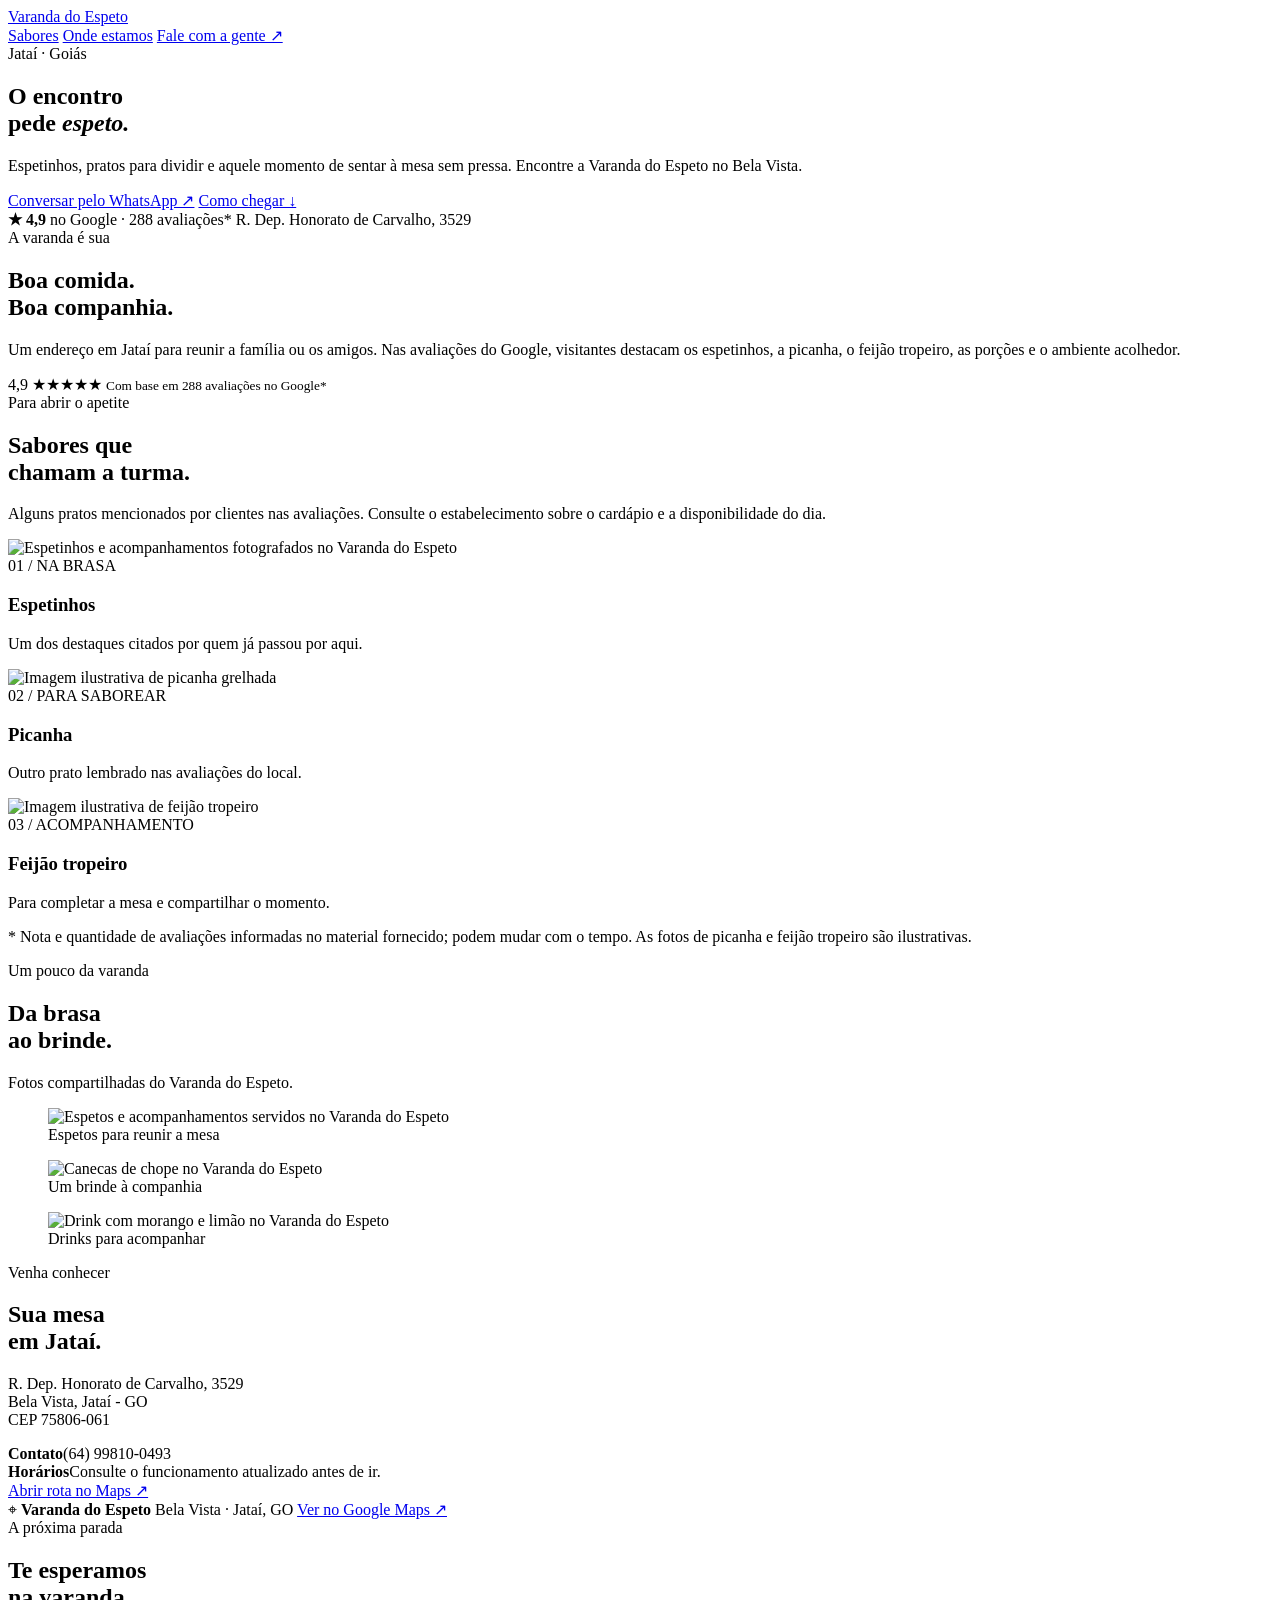
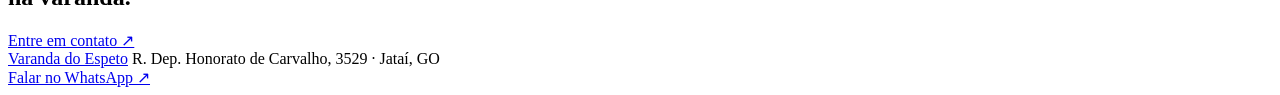
==== index.html @ 1dc0b82b "Add files via upload" ====
<!doctype html>
<html lang="pt-BR">
<head>
  <meta charset="utf-8">
  <meta name="viewport" content="width=device-width, initial-scale=1">
  <meta name="theme-color" content="#17130e">
  <meta name="description" content="Varanda do Espeto em Jataí: espetinhos, pratos para compartilhar e um lugar para reunir a turma. Veja a localização e entre em contato.">
  <title>Varanda do Espeto | Jataí, GO</title>
  <link rel="preconnect" href="https://fonts.googleapis.com">
  <link rel="preconnect" href="https://fonts.gstatic.com" crossorigin>
  <link href="https://fonts.googleapis.com/css2?family=DM+Sans:wght@400;500;600;700&family=Oswald:wght@400;500;600;700&display=swap" rel="stylesheet">
  <link rel="stylesheet" href="css/styles.css">
  <script src="js/main.js" defer></script>
</head>
<body>
  <header class="top">
    <nav class="nav wrap" aria-label="Navegação principal">
      <a class="brand" href="#inicio" aria-label="Varanda do Espeto, início">Varanda do Espeto</a>
      <div class="links">
        <a href="#sabores">Sabores</a>
        <a href="#visite">Onde estamos</a>
        <a class="pill" href="https://wa.me/556499810493" target="_blank" rel="noopener noreferrer">Fale com a gente ↗</a>
      </div>
    </nav>
  </header>

  <main>
    <section class="hero" id="inicio">
      <div class="wrap hero-inner">
        <span class="eyebrow">Jataí · Goiás</span>
        <h1>O encontro<br>pede <em>espeto.</em></h1>
        <p>Espetinhos, pratos para dividir e aquele momento de sentar à mesa sem pressa. Encontre a Varanda do Espeto no Bela Vista.</p>
        <div class="actions">
          <a class="pill" href="https://wa.me/556499810493" target="_blank" rel="noopener noreferrer">Conversar pelo WhatsApp ↗</a>
          <a class="pill outline" href="#visite">Como chegar ↓</a>
        </div>
        <div class="hero-foot">
          <span><b>★ 4,9</b> no Google · 288 avaliações*</span>
          <span>R. Dep. Honorato de Carvalho, 3529</span>
        </div>
      </div>
    </section>

    <section class="intro">
      <div class="wrap intro-grid">
        <div class="reveal">
          <span class="eyebrow">A varanda é sua</span>
          <h2>Boa comida.<br>Boa companhia.</h2>
          <p class="intro-copy">Um endereço em Jataí para reunir a família ou os amigos. Nas avaliações do Google, visitantes destacam os espetinhos, a picanha, o feijão tropeiro, as porções e o ambiente acolhedor.</p>
        </div>
        <div class="rating-box reveal">
          <span class="number">4,9</span>
          <span class="stars" aria-label="Avaliação 4,9 de 5">★★★★★</span>
          <small>Com base em 288 avaliações no Google*</small>
        </div>
      </div>
    </section>

    <section class="menu" id="sabores">
      <div class="wrap">
        <div class="section-head reveal">
          <div>
            <span class="eyebrow">Para abrir o apetite</span>
            <h2>Sabores que<br>chamam a turma.</h2>
          </div>
          <p class="menu-note">Alguns pratos mencionados por clientes nas avaliações. Consulte o estabelecimento sobre o cardápio e a disponibilidade do dia.</p>
        </div>
        <div class="plates">
          <article class="plate reveal">
            <img src="assets/images/fotos/espetinhos.png" alt="Espetinhos e acompanhamentos fotografados no Varanda do Espeto" loading="lazy">
            <div class="plate-copy">
              <span>01 / NA BRASA</span>
              <h3>Espetinhos</h3>
              <p>Um dos destaques citados por quem já passou por aqui.</p>
            </div>
          </article>
          <article class="plate reveal">
            <img src="assets/images/ilustracoes/picanha.png" alt="Imagem ilustrativa de picanha grelhada" loading="lazy">
            <div class="plate-copy">
              <span>02 / PARA SABOREAR</span>
              <h3>Picanha</h3>
              <p>Outro prato lembrado nas avaliações do local.</p>
            </div>
          </article>
          <article class="plate reveal">
            <img src="assets/images/ilustracoes/feijao-tropeiro.png" alt="Imagem ilustrativa de feijão tropeiro" loading="lazy">
            <div class="plate-copy">
              <span>03 / ACOMPANHAMENTO</span>
              <h3>Feijão tropeiro</h3>
              <p>Para completar a mesa e compartilhar o momento.</p>
            </div>
          </article>
        </div>
        <p class="menu-disclaimer">* Nota e quantidade de avaliações informadas no material fornecido; podem mudar com o tempo. As fotos de picanha e feijão tropeiro são ilustrativas.</p>
      </div>
    </section>

    <section class="gallery" id="galeria">
      <div class="wrap">
        <div class="section-head reveal">
          <div>
            <span class="eyebrow">Um pouco da varanda</span>
            <h2>Da brasa<br>ao brinde.</h2>
          </div>
          <p class="gallery-note">Fotos compartilhadas do Varanda do Espeto.</p>
        </div>
        <div class="gallery-grid">
          <figure class="gallery-main reveal">
            <img src="assets/images/fotos/espetinhos.png" alt="Espetos e acompanhamentos servidos no Varanda do Espeto" loading="lazy">
            <figcaption>Espetos para reunir a mesa</figcaption>
          </figure>
          <figure class="reveal">
            <img src="assets/images/fotos/chope.png" alt="Canecas de chope no Varanda do Espeto" loading="lazy">
            <figcaption>Um brinde à companhia</figcaption>
          </figure>
          <figure class="reveal">
            <img src="assets/images/fotos/drink.png" alt="Drink com morango e limão no Varanda do Espeto" loading="lazy">
            <figcaption>Drinks para acompanhar</figcaption>
          </figure>
        </div>
      </div>
    </section>

    <section class="visit" id="visite">
      <div class="wrap visit-grid">
        <div class="reveal">
          <span class="eyebrow">Venha conhecer</span>
          <h2>Sua mesa<br>em Jataí.</h2>
          <p class="address">R. Dep. Honorato de Carvalho, 3529<br>Bela Vista, Jataí - GO<br>CEP 75806-061</p>
          <div class="visit-meta"><b>Contato</b><span>(64) 99810-0493</span></div>
          <div class="visit-meta"><b>Horários</b><span>Consulte o funcionamento atualizado antes de ir.</span></div>
          <div class="actions">
            <a class="pill" href="https://www.google.com/maps/search/?api=1&amp;query=Varanda%20do%20Espeto%2C%20R.%20Dep.%20Honorato%20de%20Carvalho%2C%203529%2C%20Jata%C3%AD%20GO" target="_blank" rel="noopener noreferrer">Abrir rota no Maps ↗</a>
          </div>
        </div>
        <div class="map reveal" role="img" aria-label="Ilustração de localização; use o botão para abrir a rota real no Google Maps">
          <div class="map-card">
            <span class="pin" aria-hidden="true">⌖</span>
            <strong>Varanda do Espeto</strong>
            <span>Bela Vista · Jataí, GO</span>
            <a href="https://www.google.com/maps/search/?api=1&amp;query=Varanda%20do%20Espeto%2C%20R.%20Dep.%20Honorato%20de%20Carvalho%2C%203529%2C%20Jata%C3%AD%20GO" target="_blank" rel="noopener noreferrer">Ver no Google Maps ↗</a>
          </div>
        </div>
      </div>
    </section>

    <section class="closing">
      <div class="wrap closing-inner reveal">
        <div>
          <span class="eyebrow closing-eyebrow">A próxima parada</span>
          <h2>Te esperamos<br>na varanda.</h2>
        </div>
        <a class="pill" href="https://wa.me/556499810493" target="_blank" rel="noopener noreferrer">Entre em contato ↗</a>
      </div>
    </section>
  </main>

  <footer>
    <div class="wrap">
      <a class="brand" href="#inicio">Varanda do Espeto</a>
      <span>R. Dep. Honorato de Carvalho, 3529 · Jataí, GO</span>
    </div>
  </footer>
  <a class="mobile-cta" href="https://wa.me/556499810493" target="_blank" rel="noopener noreferrer">Falar no WhatsApp ↗</a>
</body>
</html>
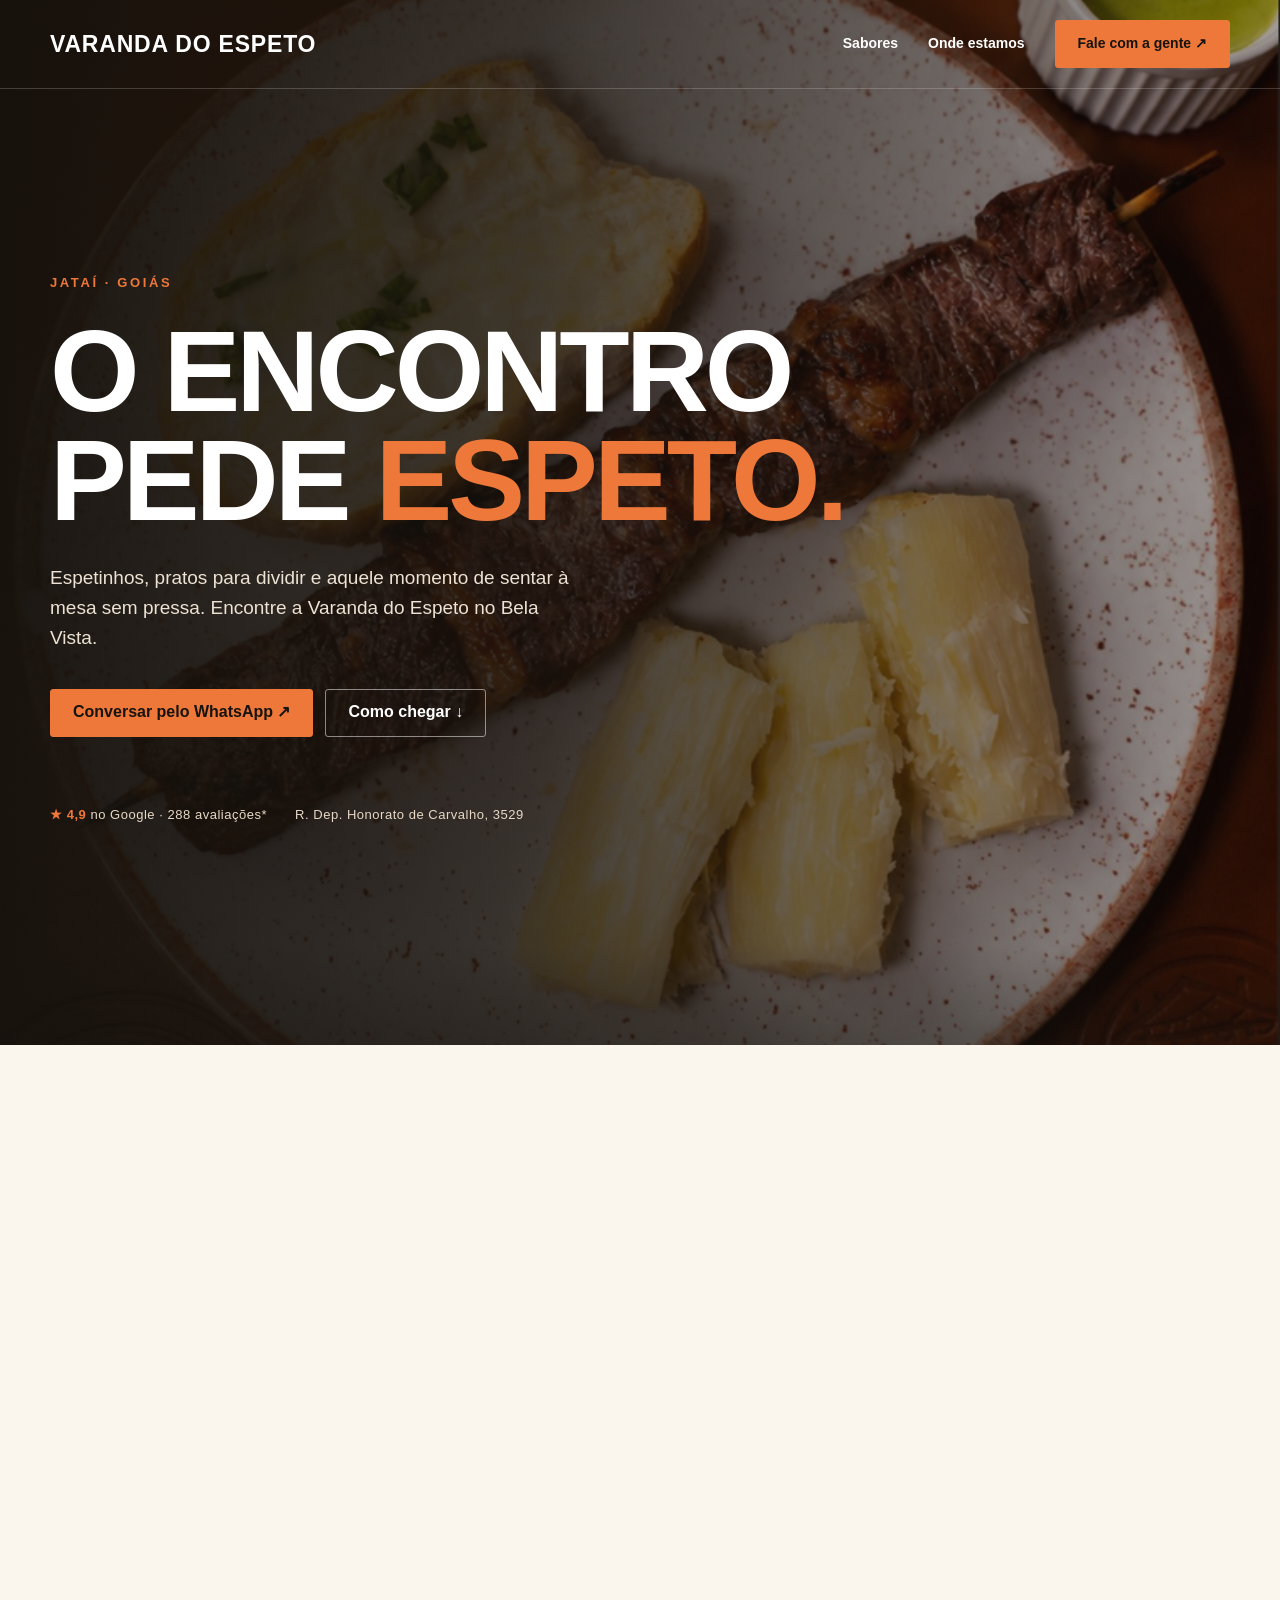
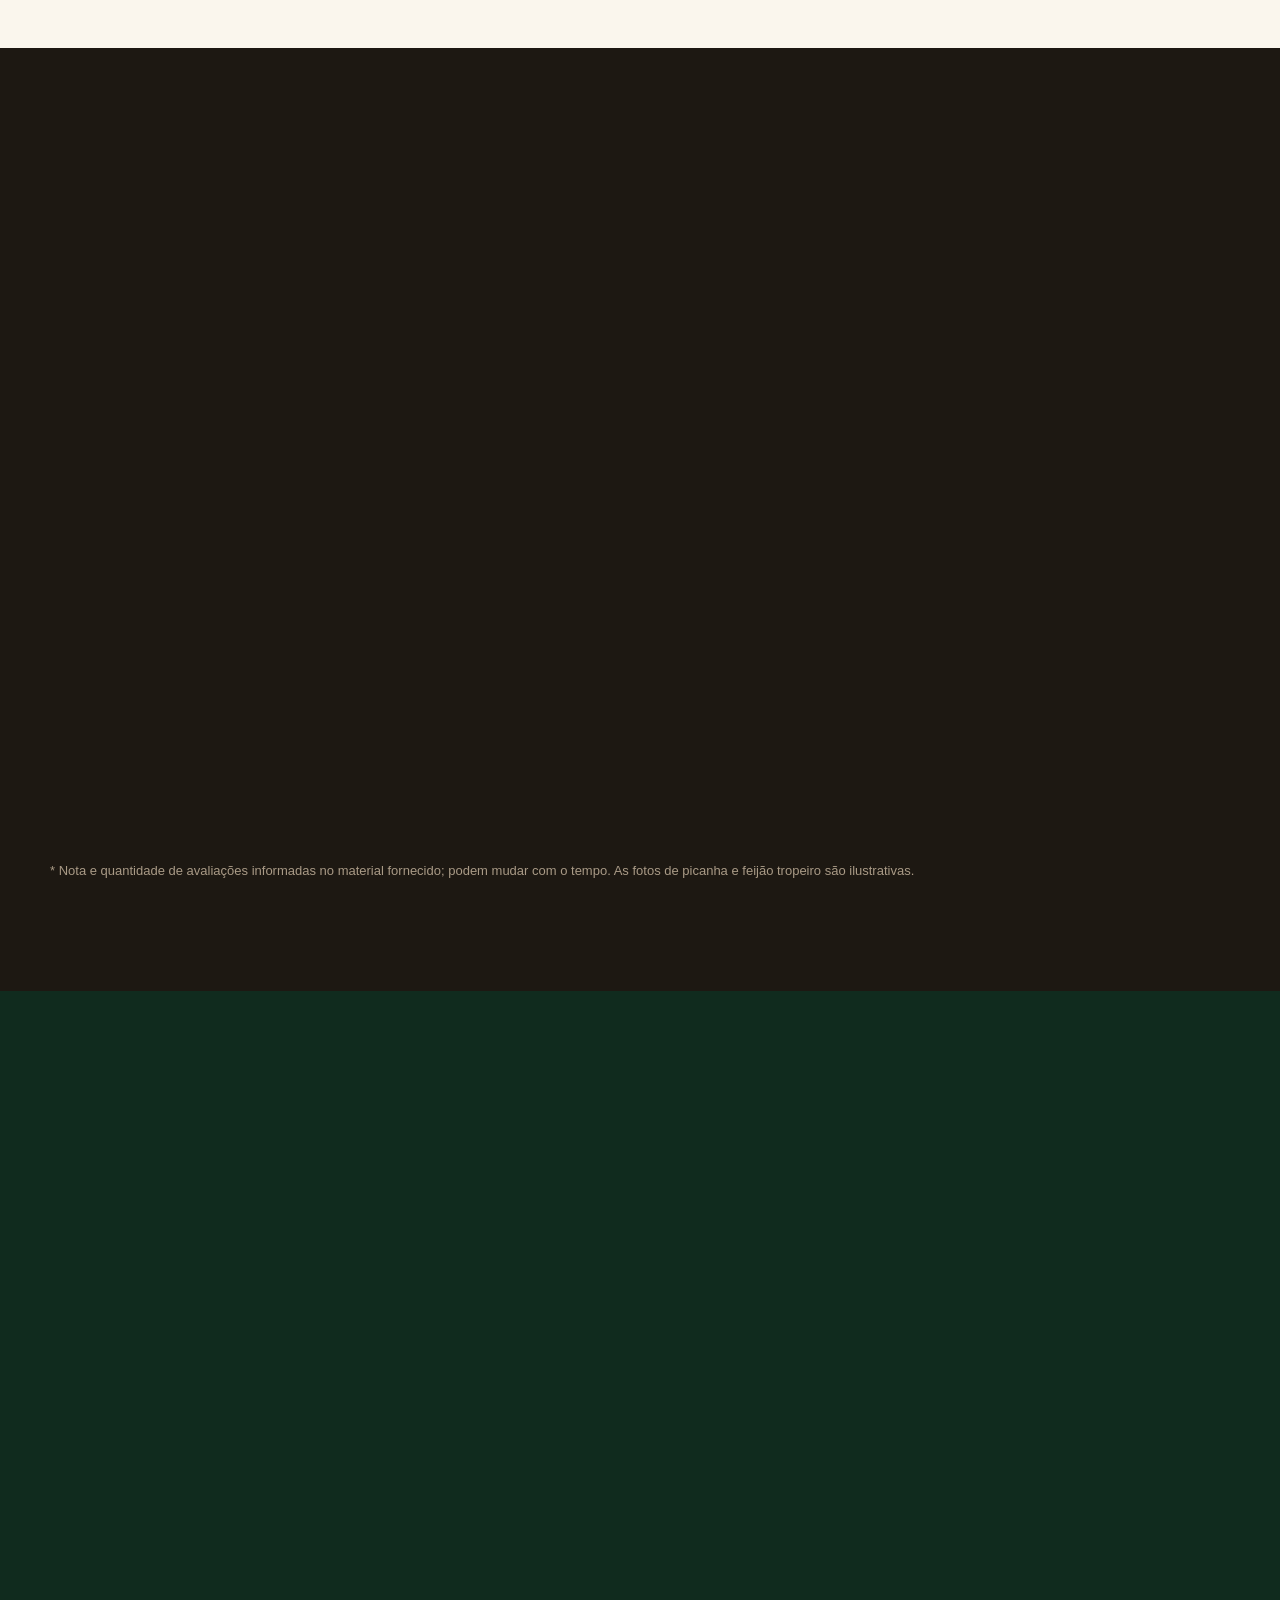
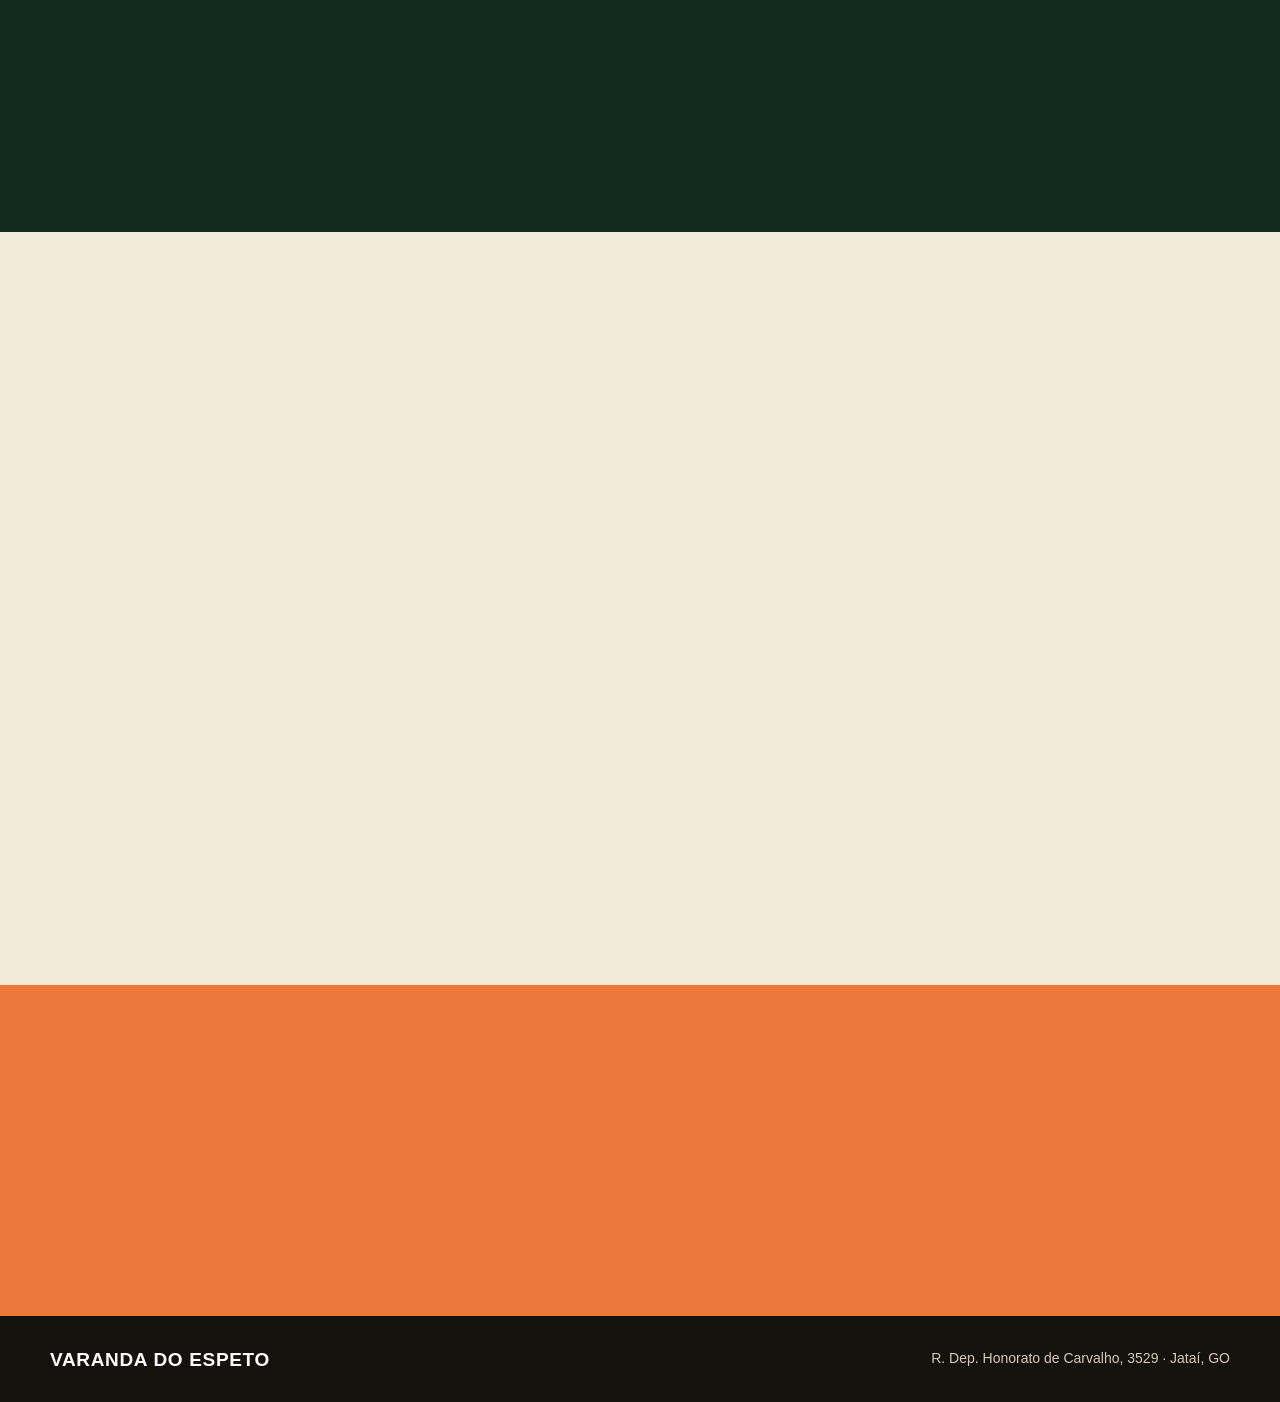
==== commit 24900b7d: "Add files via upload" ====
--- a/index.html
+++ b/index.html
@@ -9,8 +9,726 @@
   <link rel="preconnect" href="https://fonts.googleapis.com">
   <link rel="preconnect" href="https://fonts.gstatic.com" crossorigin>
   <link href="https://fonts.googleapis.com/css2?family=DM+Sans:wght@400;500;600;700&family=Oswald:wght@400;500;600;700&display=swap" rel="stylesheet">
-  <link rel="stylesheet" href="css/styles.css">
-  <script src="js/main.js" defer></script>
+  <style>
+:root {
+  --ink: #17130e;
+  --cream: #f2ebdc;
+  --paper: #faf6ed;
+  --orange: #ee7839;
+  --gold: #d9a553;
+  --line: #d7c8af;
+}
+
+* {
+  box-sizing: border-box;
+}
+
+html {
+  scroll-behavior: smooth;
+}
+
+body {
+  margin: 0;
+  background: var(--paper);
+  color: var(--ink);
+  font: 16px/1.55 'DM Sans',sans-serif;
+}
+
+a {
+  color: inherit;
+  text-decoration: none;
+}
+
+button {
+  font: inherit;
+}
+
+img {
+  max-width: 100%;
+  display: block;
+}
+
+.wrap {
+  width: min(1180px,calc(100% - 40px));
+  margin: auto;
+}
+
+.top {
+  position: absolute;
+  z-index: 5;
+  top: 0;
+  left: 0;
+  right: 0;
+  color: white;
+  border-bottom: 1px solid #ffffff30;
+}
+
+.nav {
+  height: 88px;
+  display: flex;
+  align-items: center;
+  justify-content: space-between;
+  gap: 24px;
+}
+
+.brand {
+  display: flex;
+  align-items: center;
+  gap: 11px;
+  font: 600 23px/1 'Oswald',sans-serif;
+  letter-spacing: .035em;
+  text-transform: uppercase;
+}
+
+.links {
+  display: flex;
+  align-items: center;
+  gap: 30px;
+  font-size: 14px;
+  font-weight: 700;
+}
+
+.links a:hover,.textlink:hover {
+  color: var(--orange);
+}
+
+.pill {
+  display: inline-flex;
+  align-items: center;
+  justify-content: center;
+  gap: 9px;
+  border: 1px solid var(--orange);
+  background: var(--orange);
+  color: var(--ink);
+  min-height: 48px;
+  padding: 10px 22px;
+  border-radius: 3px;
+  font-weight: 700;
+  transition: transform .2s,background .2s;
+}
+
+.pill:hover {
+  transform: translateY(-3px);
+  background: #ffa268;
+}
+
+.pill.outline {
+  background: transparent;
+  color: white;
+  border-color: #ffffff80;
+}
+
+.pill.outline:hover {
+  border-color: var(--orange);
+  background: #ee78391c;
+}
+
+.hero {
+  min-height: 740px;
+  display: flex;
+  align-items: center;
+  position: relative;
+  overflow: hidden;
+  background: #241a12;
+  color: #fff;
+}
+
+.hero:before {
+  content: "";
+  position: absolute;
+  inset: 0;
+  background: linear-gradient(90deg,#15110cf7 0%,#15110ccf 42%,#15110c50 100%),url("[data-uri]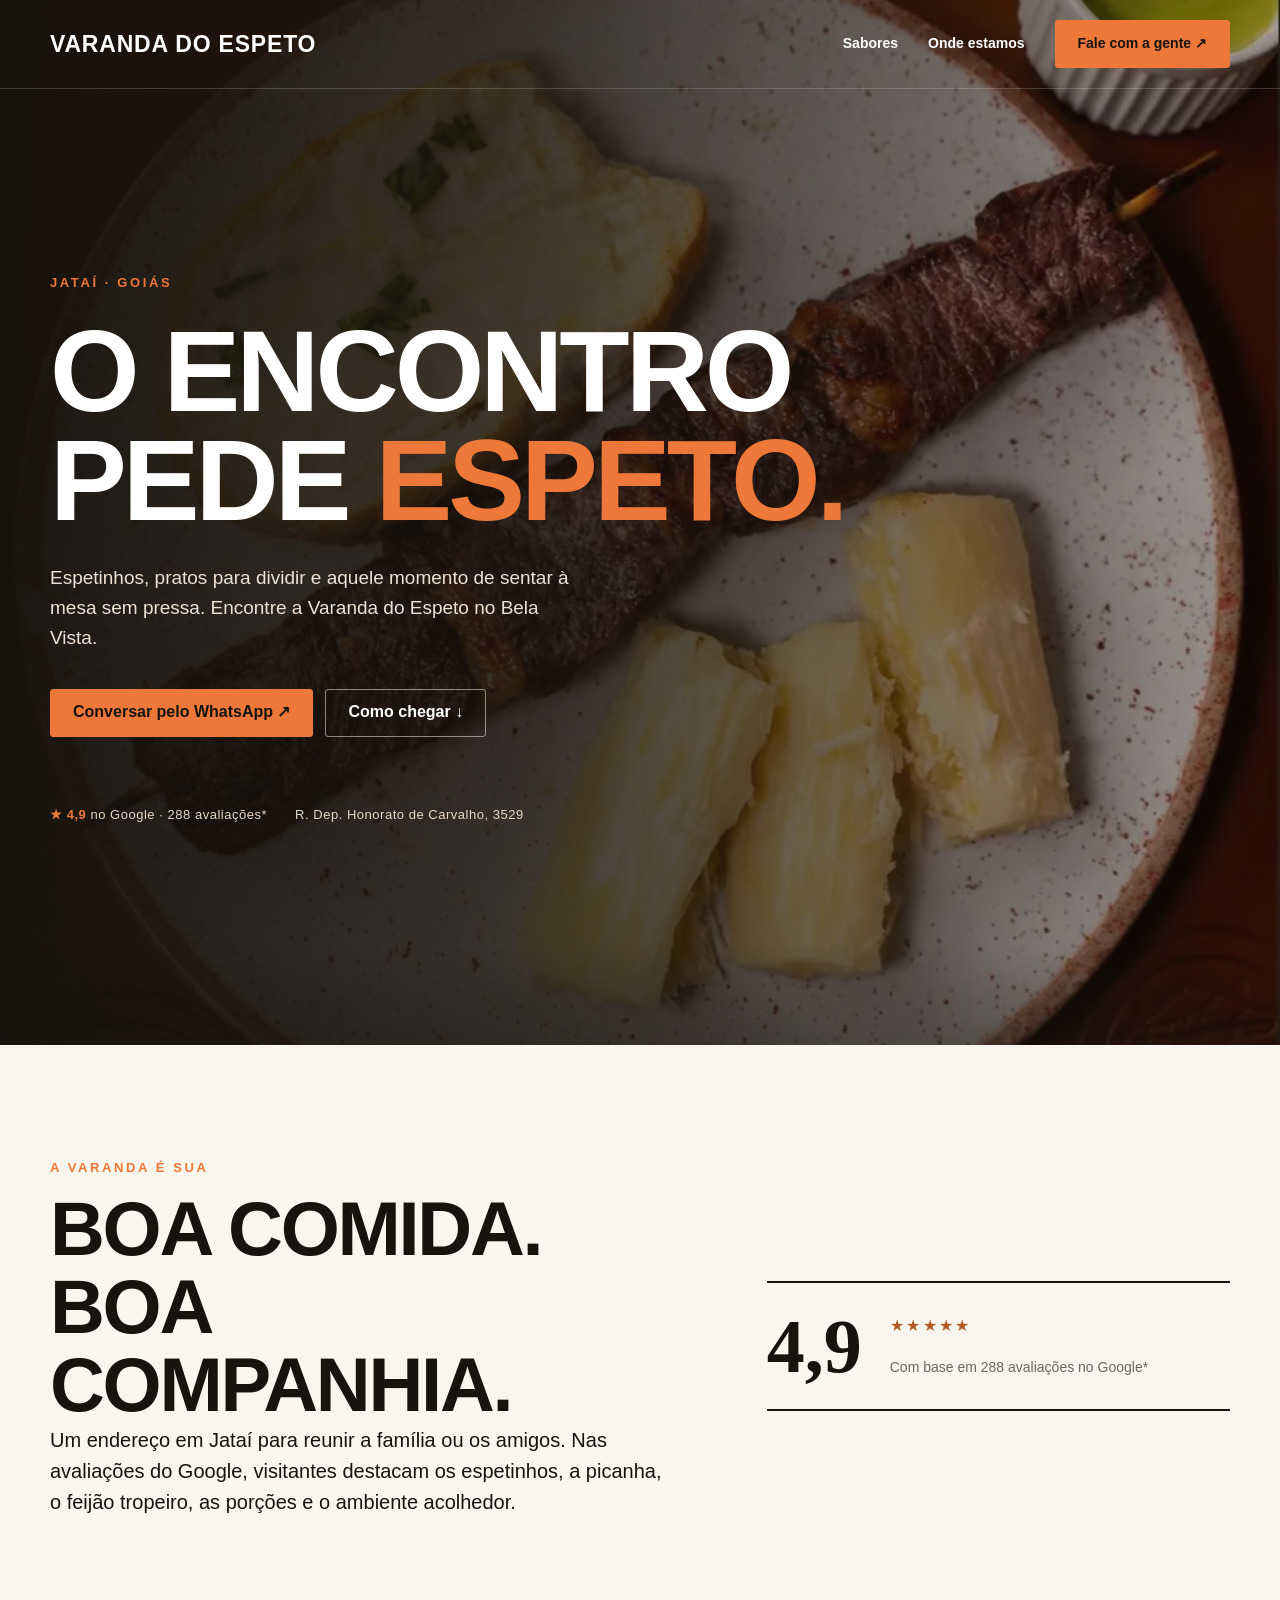
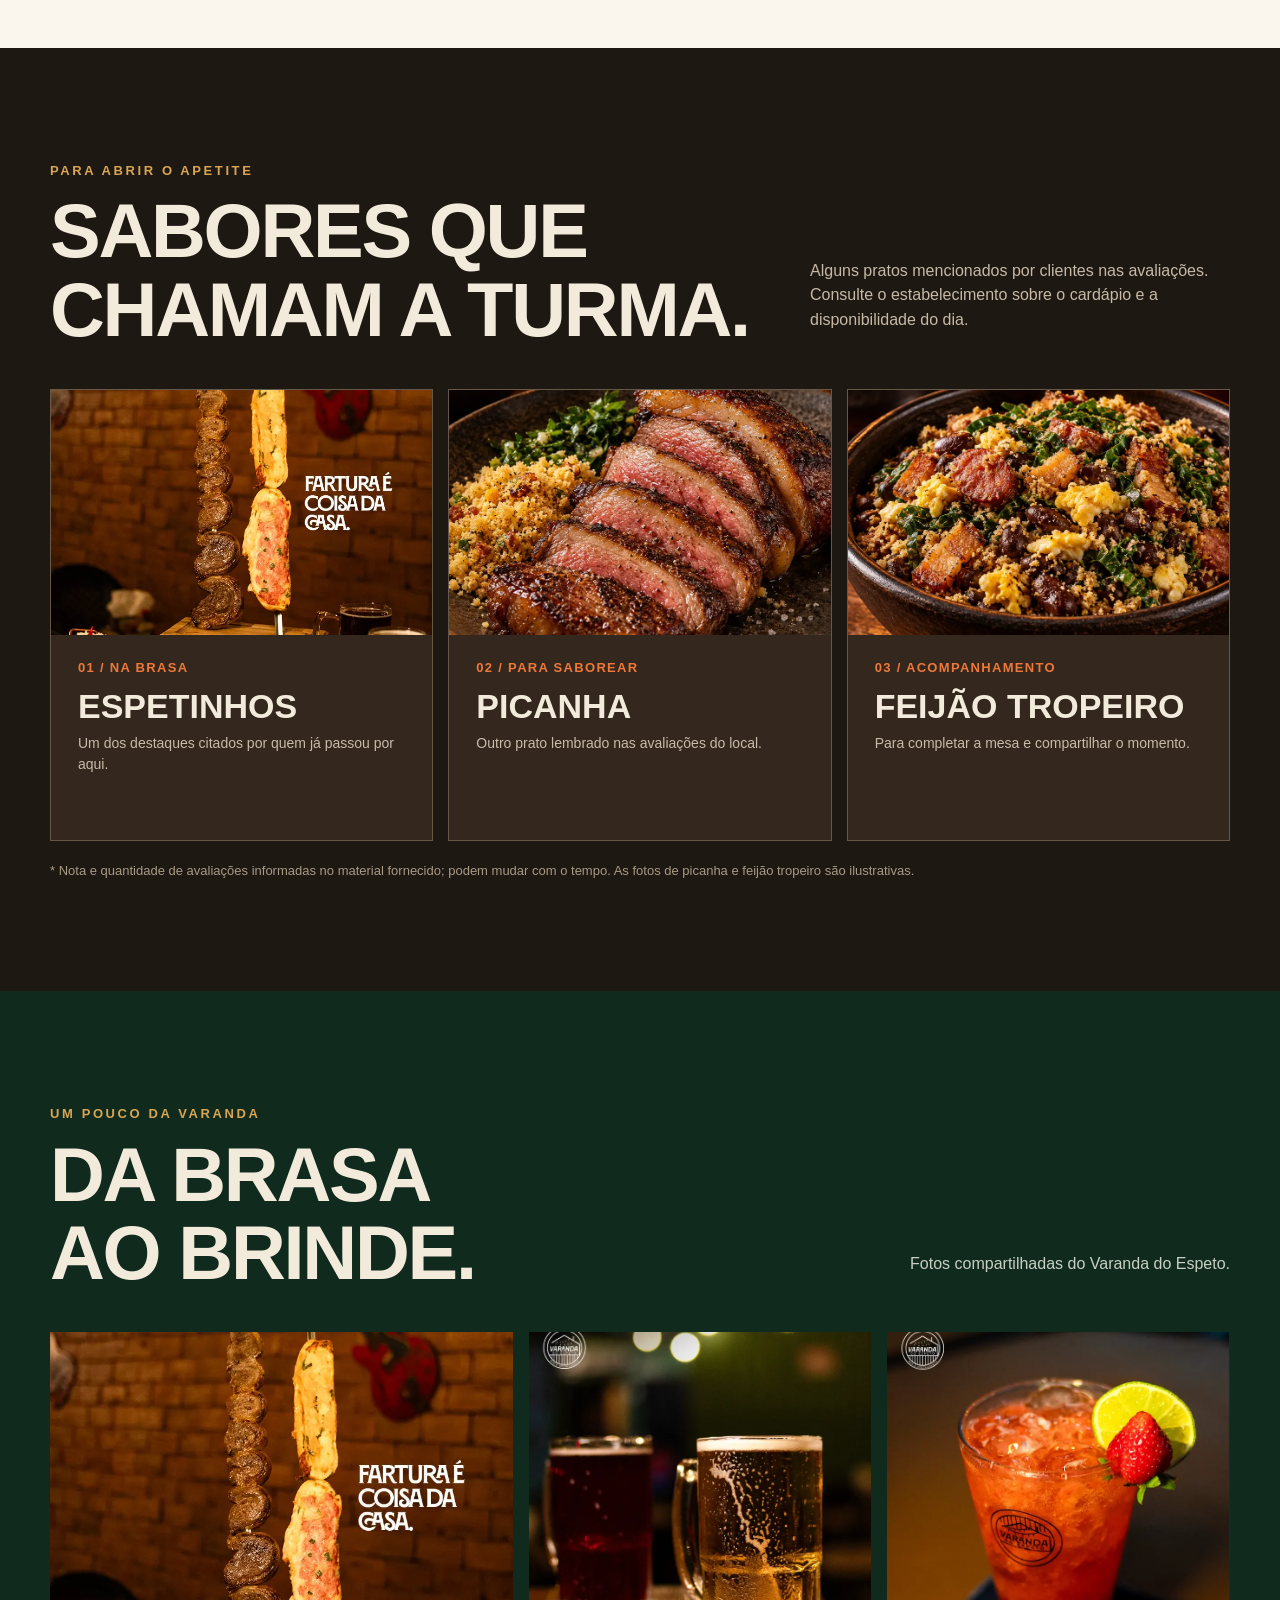
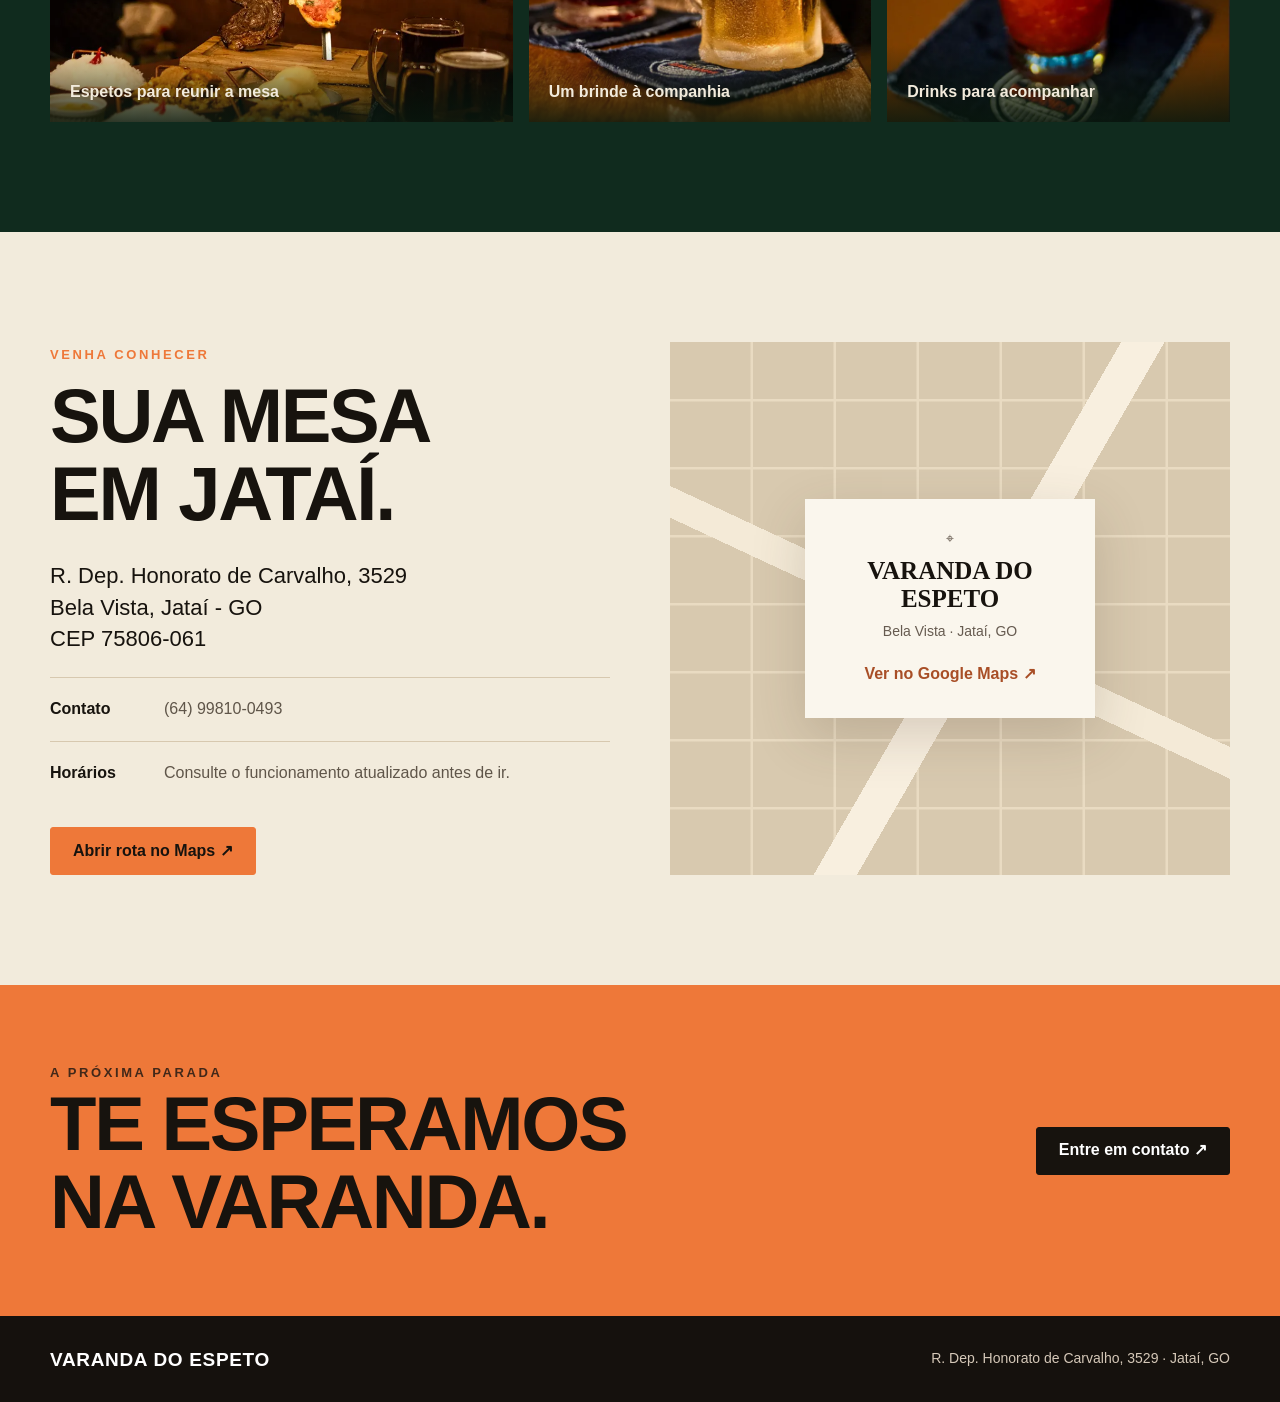
==== commit 1c038e6f: "Add files via upload" ====
--- a/index.html
+++ b/index.html
@@ -137,7 +137,7 @@
   content: "";
   position: absolute;
   inset: 0;
-  background: linear-gradient(90deg,#15110cf7 0%,#15110ccf 42%,#15110c50 100%),url("[data-uri]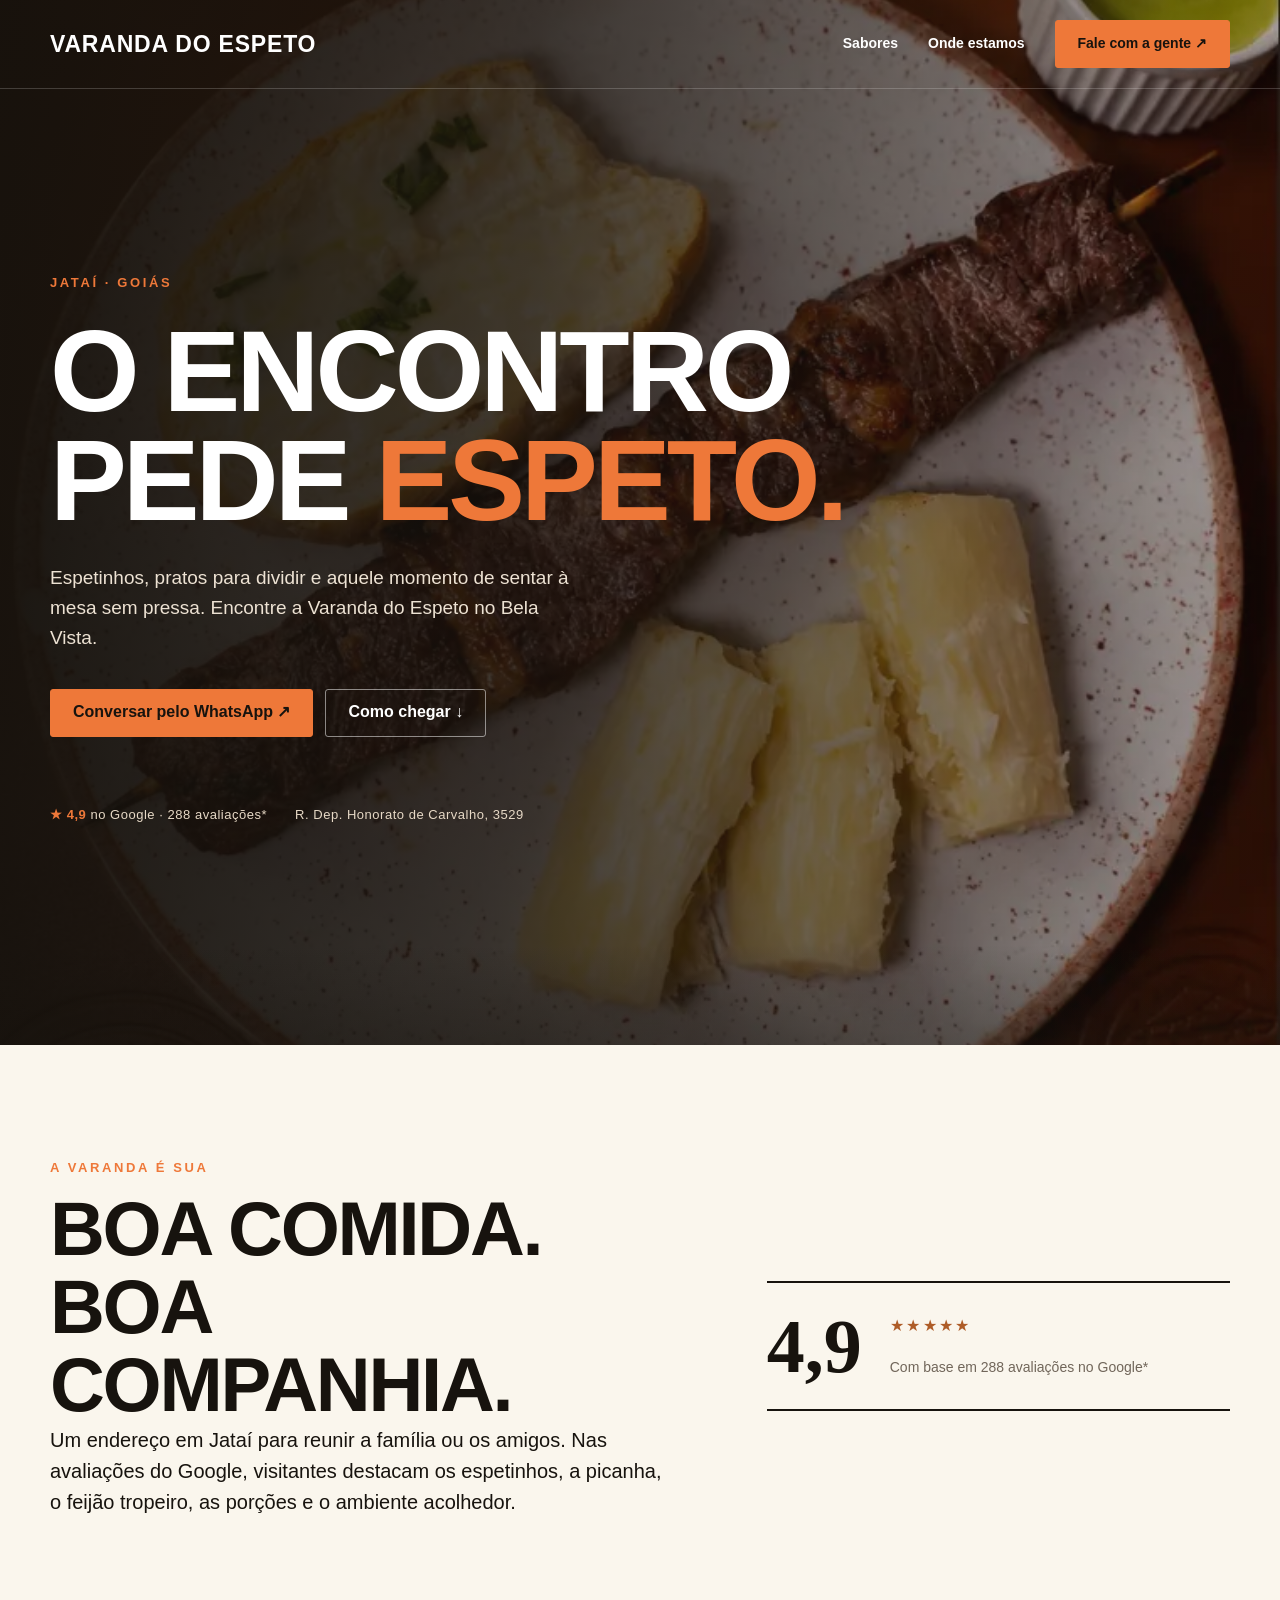
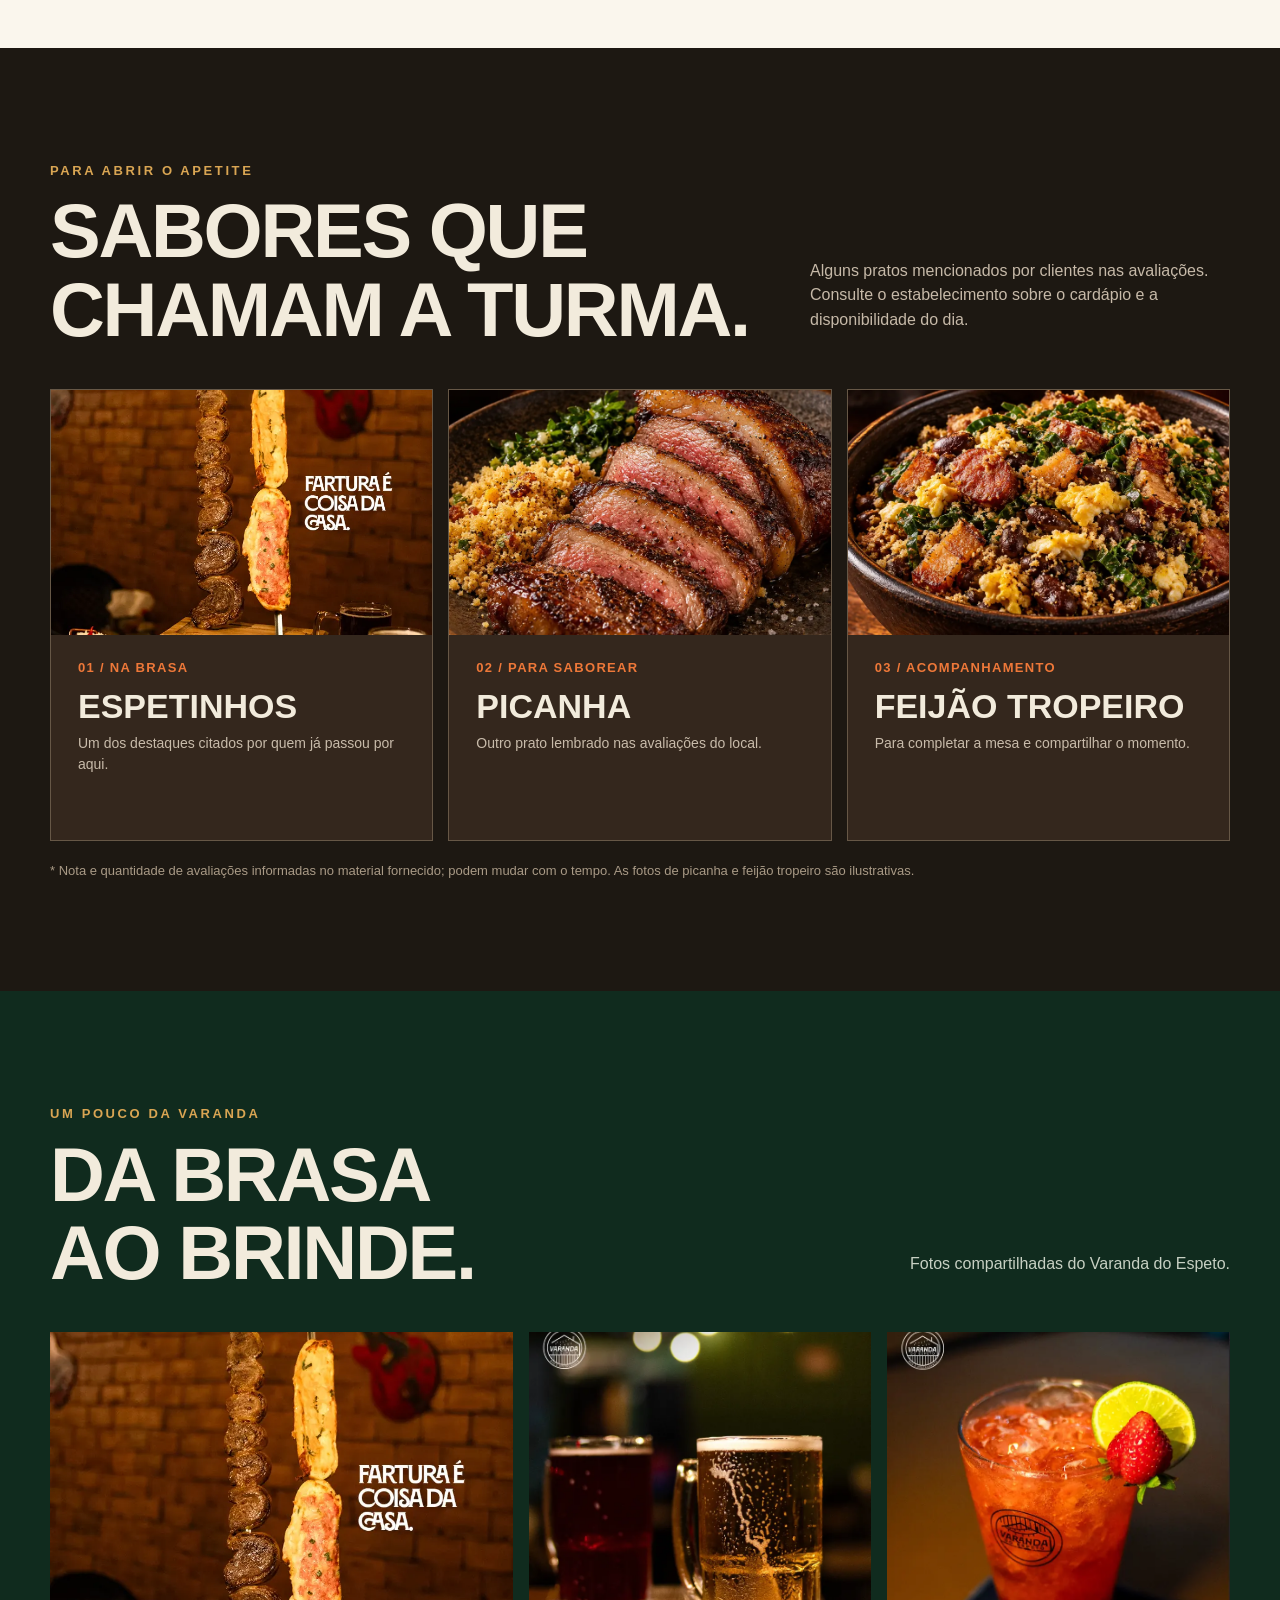
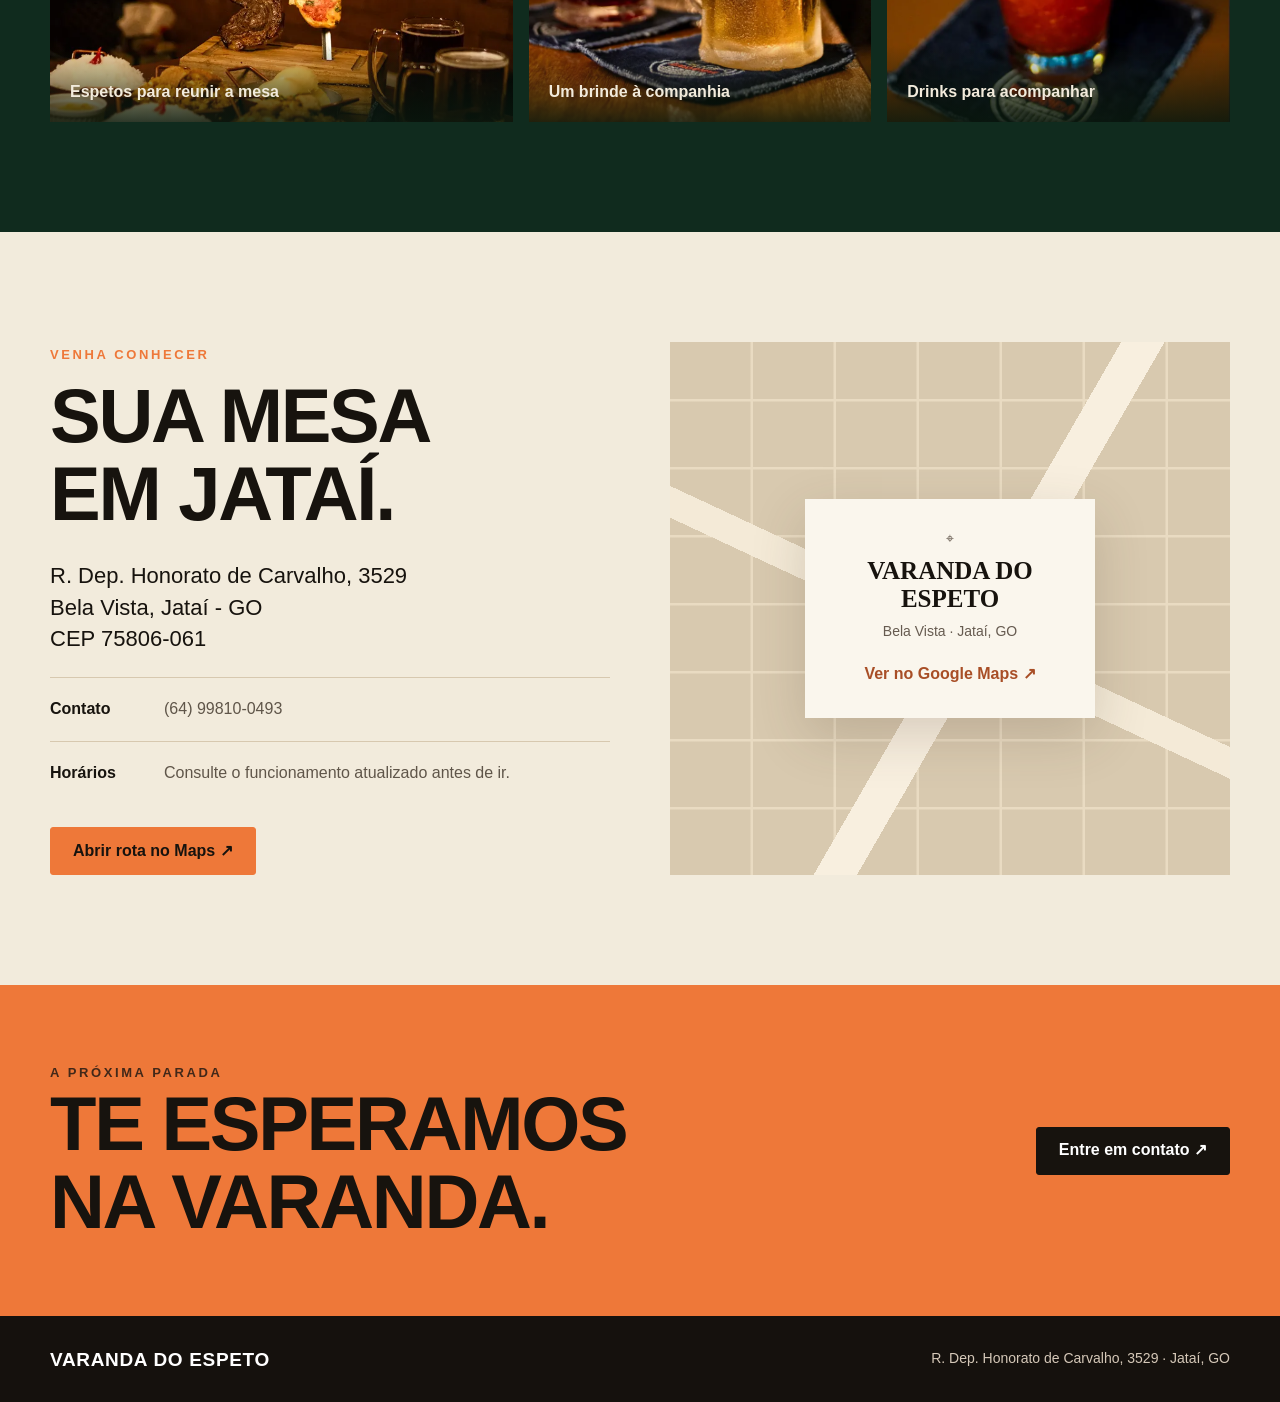
==== commit 64a4854f: "Add files via upload" ====
--- a/index.html
+++ b/index.html
@@ -9,718 +9,8 @@
   <link rel="preconnect" href="https://fonts.googleapis.com">
   <link rel="preconnect" href="https://fonts.gstatic.com" crossorigin>
   <link href="https://fonts.googleapis.com/css2?family=DM+Sans:wght@400;500;600;700&family=Oswald:wght@400;500;600;700&display=swap" rel="stylesheet">
-  <style>
-:root {
-  --ink: #17130e;
-  --cream: #f2ebdc;
-  --paper: #faf6ed;
-  --orange: #ee7839;
-  --gold: #d9a553;
-  --line: #d7c8af;
-}
-
-* {
-  box-sizing: border-box;
-}
-
-html {
-  scroll-behavior: smooth;
-}
-
-body {
-  margin: 0;
-  background: var(--paper);
-  color: var(--ink);
-  font: 16px/1.55 'DM Sans',sans-serif;
-}
-
-a {
-  color: inherit;
-  text-decoration: none;
-}
-
-button {
-  font: inherit;
-}
-
-img {
-  max-width: 100%;
-  display: block;
-}
-
-.wrap {
-  width: min(1180px,calc(100% - 40px));
-  margin: auto;
-}
-
-.top {
-  position: absolute;
-  z-index: 5;
-  top: 0;
-  left: 0;
-  right: 0;
-  color: white;
-  border-bottom: 1px solid #ffffff30;
-}
-
-.nav {
-  height: 88px;
-  display: flex;
-  align-items: center;
-  justify-content: space-between;
-  gap: 24px;
-}
-
-.brand {
-  display: flex;
-  align-items: center;
-  gap: 11px;
-  font: 600 23px/1 'Oswald',sans-serif;
-  letter-spacing: .035em;
-  text-transform: uppercase;
-}
-
-.links {
-  display: flex;
-  align-items: center;
-  gap: 30px;
-  font-size: 14px;
-  font-weight: 700;
-}
-
-.links a:hover,.textlink:hover {
-  color: var(--orange);
-}
-
-.pill {
-  display: inline-flex;
-  align-items: center;
-  justify-content: center;
-  gap: 9px;
-  border: 1px solid var(--orange);
-  background: var(--orange);
-  color: var(--ink);
-  min-height: 48px;
-  padding: 10px 22px;
-  border-radius: 3px;
-  font-weight: 700;
-  transition: transform .2s,background .2s;
-}
-
-.pill:hover {
-  transform: translateY(-3px);
-  background: #ffa268;
-}
-
-.pill.outline {
-  background: transparent;
-  color: white;
-  border-color: #ffffff80;
-}
-
-.pill.outline:hover {
-  border-color: var(--orange);
-  background: #ee78391c;
-}
-
-.hero {
-  min-height: 740px;
-  display: flex;
-  align-items: center;
-  position: relative;
-  overflow: hidden;
-  background: #241a12;
-  color: #fff;
-}
-
-.hero:before {
-  content: "";
-  position: absolute;
-  inset: 0;
-  background: linear-gradient(90deg,#15110cf7 0%,#15110ccf 42%,#15110c50 100%),url("[data-uri]") 76% center/cover no-repeat;
-}
-
-.hero:after {
-  content: "";
-  position: absolute;
-  inset: auto 0 0;
-  height: 100px;
-  background: linear-gradient(transparent,#17130e55);
-}
-
-.hero-inner {
-  position: relative;
-  z-index: 1;
-  padding: 160px 0 110px;
-}
-
-.eyebrow {
-  font-size: 13px;
-  font-weight: 700;
-  letter-spacing: .2em;
-  text-transform: uppercase;
-  color: var(--orange);
-}
-
-h1,h2,h3,p {
-  margin-top: 0;
-}
-
-h1,h2,h3 {
-  font-family: Oswald,sans-serif;
-  text-transform: uppercase;
-}
-
-h1 {
-  font-size: clamp(64px,9vw,128px);
-  line-height: .95;
-  letter-spacing: -.035em;
-  max-width: 850px;
-  margin: 22px 0 27px;
-}
-
-h1 em {
-  font-style: normal;
-  color: var(--orange);
-}
-
-.hero p {
-  max-width: 530px;
-  color: #ede2d3;
-  font-size: 19px;
-  line-height: 1.6;
-}
-
-.actions {
-  display: flex;
-  flex-wrap: wrap;
-  gap: 12px;
-  margin-top: 35px;
-}
-
-.hero-foot {
-  display: flex;
-  gap: 28px;
-  margin-top: 68px;
-  font-size: 13px;
-  letter-spacing: .04em;
-  color: #e7d9c6;
-}
-
-.hero-foot b {
-  color: var(--orange);
-}
-
-section {
-  padding: 110px 0;
-}
-
-.section-head {
-  display: flex;
-  align-items: end;
-  justify-content: space-between;
-  gap: 30px;
-  margin-bottom: 40px;
-}
-
-h2 {
-  font-size: clamp(44px,6vw,76px);
-  line-height: 1.03;
-  letter-spacing: -.03em;
-  margin: 10px 0 0;
-}
-
-.intro {
-  background: var(--paper);
-}
-
-.intro-grid {
-  display: grid;
-  grid-template-columns: 1.15fr .85fr;
-  gap: 90px;
-  align-items: center;
-}
-
-.intro-copy {
-  font-size: 20px;
-  max-width: 640px;
-}
-
-.intro-copy strong {
-  color: #aa4f28;
-}
-
-.rating-box {
-  border-top: 2px solid var(--ink);
-  border-bottom: 2px solid var(--ink);
-  padding: 25px 0;
-  display: grid;
-  grid-template-columns: auto 1fr;
-  gap: 8px 28px;
-  align-items: center;
-}
-
-.rating-box .number {
-  grid-row: span 2;
-  font: 600 76px/1 Oswald;
-}
-
-.stars {
-  color: #ae5c27;
-  letter-spacing: .15em;
-}
-
-.rating-box small {
-  color: #71665a;
-  font-size: 14px;
-}
-
-.menu {
-  background: #1d1812;
-  color: var(--cream);
-}
-
-.menu .eyebrow {
-  color: var(--gold);
-}
-
-.menu-note {
-  color: #c6b9a8;
-  max-width: 420px;
-}
-
-.plates {
-  align-items: stretch;
-  display: grid;
-  grid-template-columns: repeat(3,1fr);
-  gap: 15px;
-}
-
-.plate {
-  border: 1px solid #665746;
-  position: relative;
-  display: flex;
-  flex-direction: column;
-  overflow: hidden;
-  background: #34271d;
-}
-
-.plate>img {
-  width: 100%;
-  height: 245px;
-  object-fit: cover;
-  object-position: center 48%;
-  flex: none;
-}
-
-.plate:first-child>img {
-  object-position: center 38%;
-}
-
-.plate-copy {
-  display: flex;
-  flex-direction: column;
-  align-items: flex-start;
-  min-height: 205px;
-  padding: 24px 27px 28px;
-}
-
-.plate-copy span {
-  line-height: 1.4;
-}
-
-.plate-copy h3 {
-  margin: 10px 0 8px;
-  line-height: 1.08;
-}
-
-.plate-copy p {
-  margin-top: auto;
-  line-height: 1.5;
-}
-
-.plate span {
-  color: var(--orange);
-  font-weight: 700;
-  font-size: 13px;
-  letter-spacing: .1em;
-}
-
-.plate h3 {
-  font-size: 34px;
-  line-height: 1.05;
-  margin: 12px 0 8px;
-}
-
-.plate p {
-  color: #c8bbaa;
-  margin: 0;
-  font-size: 14px;
-}
-
-.menu-disclaimer {
-  font-size: 13px;
-  color: #a99a86;
-  margin: 20px 0 0;
-}
-
-.visit {
-  background: var(--cream);
-}
-
-.visit-grid {
-  display: grid;
-  grid-template-columns: 1fr 1fr;
-  gap: 60px;
-}
-
-.visit h2 {
-  margin-bottom: 26px;
-}
-
-.address {
-  font-size: 22px;
-  line-height: 1.45;
-  max-width: 450px;
-}
-
-.visit-meta {
-  border-top: 1px solid var(--line);
-  padding: 19px 0;
-  display: flex;
-  gap: 18px;
-}
-
-.visit-meta b {
-  min-width: 96px;
-}
-
-.visit-meta span {
-  color: #5f5549;
-}
-
-.visit .actions {
-  margin-top: 22px;
-}
-
-.map {
-  min-height: 420px;
-  background: #d8c9af;
-  position: relative;
-  display: flex;
-  align-items: center;
-  justify-content: center;
-  text-align: center;
-  overflow: hidden;
-}
-
-.map:before {
-  content: "";
-  position: absolute;
-  inset: 0;
-  background: linear-gradient(25deg,transparent 45%,#f4ead7 45%,#f4ead7 49%,transparent 49%),linear-gradient(120deg,transparent 52%,#f8efdf 52%,#f8efdf 57%,transparent 57%),repeating-linear-gradient(0deg,transparent 0 65px,#e9dbc2 66px 68px),repeating-linear-gradient(90deg,transparent 0 80px,#e9dbc2 81px 83px);
-}
-
-.map-card {
-  z-index: 1;
-  background: var(--paper);
-  padding: 32px;
-  box-shadow: 0 18px 50px #4b392d30;
-  max-width: 290px;
-}
-
-.pin {
-  display: block;
-  font-size: 36px;
-  color: #bd5b2f;
-  line-height: 1;
-}
-
-.map-card strong {
-  display: block;
-  font: 600 25px Oswald;
-  text-transform: uppercase;
-  margin: 12px 0 6px;
-}
-
-.map-card span {
-  font-size: 14px;
-  color: #665b50;
-}
-
-.map-card a {
-  display: block;
-  color: #a84e26;
-  font-weight: 700;
-  margin-top: 18px;
-}
-
-.closing {
-  background: var(--orange);
-  padding: 75px 0;
-}
-
-.closing-inner {
-  display: flex;
-  align-items: center;
-  justify-content: space-between;
-  gap: 35px;
-}
-
-.closing h2 {
-  margin: 0;
-}
-
-.closing .pill {
-  background: var(--ink);
-  border-color: var(--ink);
-  color: white;
-}
-
-footer {
-  background: #15110d;
-  color: #d5c8b8;
-  padding: 32px 0;
-}
-
-footer .wrap {
-  display: flex;
-  align-items: center;
-  justify-content: space-between;
-  gap: 15px;
-  font-size: 14px;
-}
-
-footer .brand {
-  color: white;
-  font-size: 19px;
-}
-
-.reveal { opacity: 1; }
-.reveal.visible { animation: reveal-in .7s ease both; }
-@keyframes reveal-in {
-  from { opacity: .45; transform: translateY(20px); }
-  to { opacity: 1; transform: none; }
-}
-
-.gallery {
-  background: #102b1e;
-  color: var(--cream);
-}
-
-.gallery .eyebrow {
-  color: var(--gold);
-}
-
-.gallery-note {
-  max-width: 350px;
-  color: #c7d0c3;
-}
-
-.gallery-grid {
-  display: grid;
-  grid-template-columns: 1.35fr 1fr 1fr;
-  gap: 16px;
-}
-
-.gallery-grid figure {
-  margin: 0;
-  position: relative;
-  height: 390px;
-  overflow: hidden;
-  background: #263a2b;
-}
-
-.gallery-grid img {
-  width: 100%;
-  height: 100%;
-  object-fit: cover;
-  transition: transform .6s ease;
-}
-
-.gallery-grid figure:hover img {
-  transform: scale(1.04);
-}
-
-.gallery-grid figcaption {
-  position: absolute;
-  left: 0;
-  right: 0;
-  bottom: 0;
-  padding: 35px 20px 18px;
-  background: linear-gradient(transparent,#09180ed9);
-  font-weight: 700;
-}
-
-.gallery-main img {
-  object-position: center 42%;
-}
-
-.mobile-cta {
-  display: none;
-}
-
-@media(max-width:800px) {
-  .nav {
-    height: 72px;
-  }
-  .links a:not(.pill) {
-    display: none;
-  }
-  .links .pill {
-    min-height: 40px;
-    padding: 7px 12px;
-    font-size: 13px;
-  }
-  .hero {
-    min-height: 680px;
-  }
-  .hero:before {
-    background: linear-gradient(90deg,#15110ce8,#15110c8a),url("[data-uri]") 72% center/cover no-repeat;
-  }
-  .hero-inner {
-    padding: 140px 0 75px;
-  }
-  .hero-foot {
-    flex-direction: column;
-    gap: 7px;
-    margin-top: 45px;
-  }
-  .intro-grid,.visit-grid {
-    grid-template-columns: 1fr;
-    gap: 35px;
-  }
-  .plates {
-    grid-template-columns: 1fr;
-  }
-  .gallery-grid {
-    grid-template-columns: repeat(2,1fr);
-  }
-  .gallery-main {
-    grid-column: span 2;
-  }
-  .gallery-grid figure {
-    height: 340px;
-  }
-  .section-head {
-    display: block;
-  }
-  .menu-note {
-    margin-top: 20px;
-  }
-  .closing-inner {
-    display: block;
-  }
-  .closing .pill {
-    margin-top: 25px;
-  }
-  section {
-    padding: 75px 0;
-  }
-}
-
-@media(max-width:520px) {
-  .wrap {
-    width: min(100% - 32px,1180px);
-  }
-  .brand {
-    font-size: 18px;
-  }
-  .hero {
-    min-height: 675px;
-  }
-  h1 {
-    font-size: clamp(58px,16vw,82px);
-  }
-  .hero p {
-    font-size: 17px;
-  }
-  .hero .actions .pill {
-    width: 100%;
-  }
-  .rating-box .number {
-    font-size: 64px;
-  }
-  .address {
-    font-size: 19px;
-  }
-  .map {
-    min-height: 330px;
-  }
-  .gallery-grid {
-    grid-template-columns: 1fr;
-  }
-  .gallery-main {
-    grid-column: auto;
-  }
-  .gallery-grid figure {
-    height: 360px;
-  }
-  footer .wrap {
-    align-items: start;
-    flex-direction: column;
-  }
-  .mobile-cta {
-    display: block;
-    position: fixed;
-    bottom: 12px;
-    left: 12px;
-    right: 12px;
-    z-index: 8;
-    background: var(--orange);
-    color: var(--ink);
-    padding: 14px;
-    text-align: center;
-    font-weight: 700;
-    box-shadow: 0 8px 28px #17130e66;
-    border-radius: 4px;
-  }
-  footer {
-    padding-bottom: 90px;
-  }
-}
-
-@media(prefers-reduced-motion:reduce) {
-  html {
-    scroll-behavior: auto;
-  }
-  .reveal {
-    opacity: 1;
-    transform: none;
-  }
-  .pill {
-    transition: none;
-  }
-}
-
-@media (max-width: 800px) {
-  .plate>img { height: 280px; }
-  .plate-copy { min-height: 190px; }
-}
-
-@media (max-width: 520px) {
-  .plate>img { height: 270px; }
-}
-
-.closing-eyebrow {
-  color: #422819;
-}
-
-  </style>
-  <script defer>
-if ('IntersectionObserver' in window && !window.matchMedia('(prefers-reduced-motion: reduce)').matches) {
-  const observer = new IntersectionObserver((entries) => {
-    entries.forEach((entry) => {
-      if (entry.isIntersecting) {
-        entry.target.classList.add('visible');
-        observer.unobserve(entry.target);
-      }
-    });
-  }, { threshold: 0.08 });
-  document.querySelectorAll('.reveal').forEach((element) => observer.observe(element));
-}
-
-  </script>
+  <link rel="stylesheet" href="css/styles.css">
+  <script src="js/main.js" defer></script>
 </head>
 <body>
   <header class="top">
@@ -777,7 +67,7 @@
         </div>
         <div class="plates">
           <article class="plate reveal">
-            <img src="[data-uri]